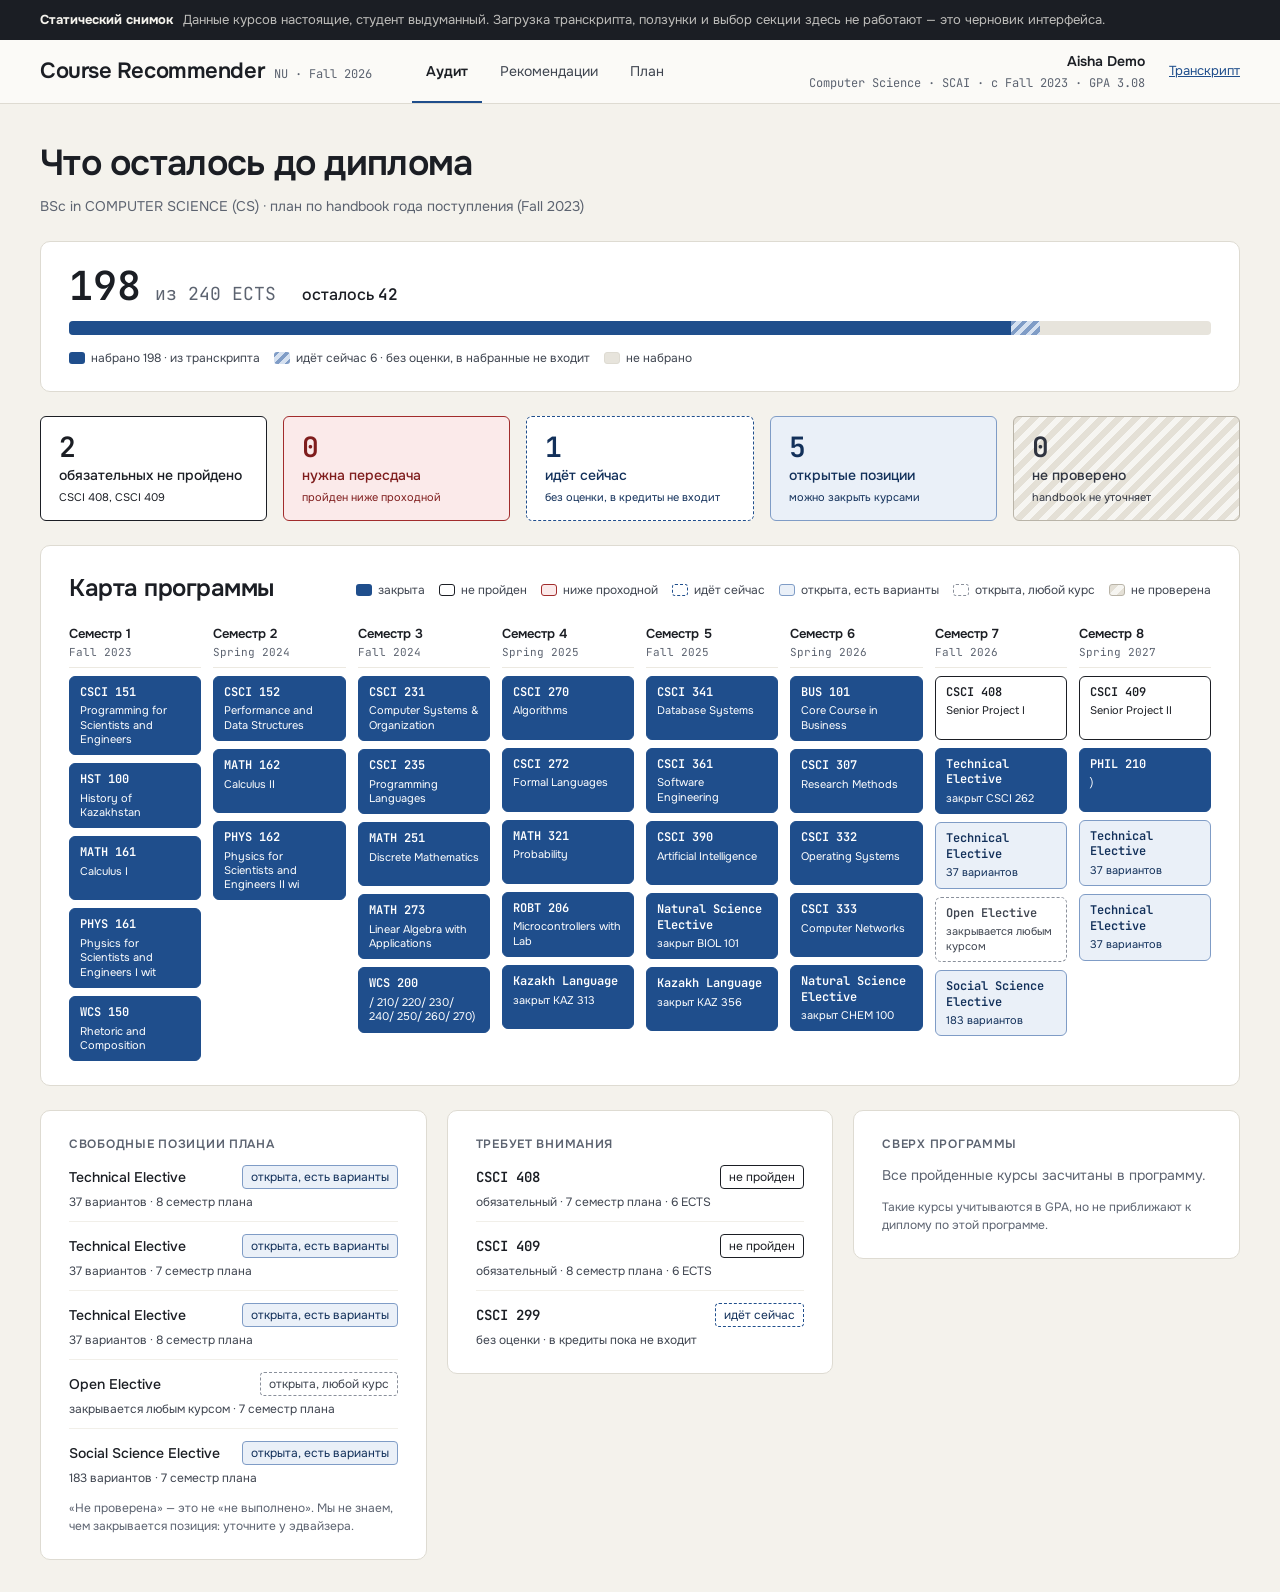
==== docs/index.html @ b6882622 "render a static snapshot for github pages" ====
<!doctype html>
<html lang="ru">
<head>
<meta charset="utf-8">
<meta name="viewport" content="width=device-width, initial-scale=1">
<title>Course Recommender NU</title>
<link rel="stylesheet" href="https://fonts.googleapis.com/css2?family=JetBrains+Mono:wght@400;500;600&family=Onest:wght@400;500;600;700&display=swap">
<link rel="stylesheet" href="app.css">
</head>
<body>
<div style="padding: 10px 40px; background: #1b1e24; color: #f4f2ec; font-size: 13px;
            font-family: 'Onest', system-ui, sans-serif; display: flex; gap: 10px;
            flex-wrap: wrap; align-items: baseline">
  <strong>Статический снимок</strong>
  <span style="opacity: .75">Данные курсов настоящие, студент выдуманный. Загрузка
  транскрипта, ползунки и выбор секции здесь не работают — это черновик интерфейса.</span>
</div>

<header class="header">
  <div class="header__left">
    <a class="brand" href="upload.html">
      <span class="brand__name">Course Recommender</span>
      <span class="brand__where">NU · Fall 2026</span>
    </a>
    
    <nav class="nav" aria-label="Разделы">
      
      <a href="index.html" aria-current="page">Аудит</a>
      
      <a href="courses.html" >Рекомендации</a>
      
      <a href="plan.html" >План</a>
      
    </nav>
    
  </div>

  <div class="header__right">
    
    <div class="student">
      <span class="student__name">Aisha Demo</span>
      <span class="student__facts">Computer Science · SCAI · с Fall 2023 · GPA 3.08</span>
    </div>
    
    <a href="upload.html" style="font-size: 13px">Транскрипт</a>
  </div>
</header>


<div class="page">

  <div class="page__head">
    <div class="stack">
      <h1>Что осталось до диплома</h1>
      <p class="muted" style="margin: 0; font-size: 14px">
        BSc in COMPUTER SCIENCE (CS) · план по handbook года поступления (Fall 2023)
      </p>
    </div>
  </div>

  <section class="card" style="display: flex; flex-direction: column; gap: 14px">
    <div style="display: flex; align-items: baseline; gap: 14px">
      <span class="stat stat--xl">198</span>
      <span class="mono muted" style="font-size: 18px">из 240 ECTS</span>
      
      <span style="font-size: 16px; font-weight: 500; margin-left: 12px">
        осталось <span class="mono" style="font-weight: 600">42</span>
      </span>
      
    </div>

    <div class="bar--stack">
      <span class="bar__earned" style="width: 82.5%"></span>
      <span class="bar__progress" style="width: 2.5%"></span>
    </div>

    <div class="legend">
      <span><span class="swatch" style="background: var(--blue)"></span>набрано 198 · из транскрипта</span>
      
      <span><span class="swatch bar__progress"></span>идёт сейчас 6 · без оценки, в набранные не входит</span>
      
      <span><span class="swatch" style="background: var(--track); border: 1px solid var(--line)"></span>не набрано</span>
    </div>
  </section>

  <div class="tiles">
    
    <div class="tile tile--missing">
      <span class="stat">2</span>
      <span style="font-size: 14px; font-weight: 500">обязательных не пройдено</span>
      <span class="tile__sub">CSCI 408, CSCI 409</span>
    </div>
    
    <div class="tile tile--retake">
      <span class="stat">0</span>
      <span style="font-size: 14px; font-weight: 500">нужна пересдача</span>
      <span class="tile__sub">пройден ниже проходной</span>
    </div>
    
    <div class="tile tile--current">
      <span class="stat">1</span>
      <span style="font-size: 14px; font-weight: 500">идёт сейчас</span>
      <span class="tile__sub">без оценки, в кредиты не входит</span>
    </div>
    
    <div class="tile tile--open">
      <span class="stat">5</span>
      <span style="font-size: 14px; font-weight: 500">открытые позиции</span>
      <span class="tile__sub">можно закрыть курсами</span>
    </div>
    
    <div class="tile tile--unverified">
      <span class="stat">0</span>
      <span style="font-size: 14px; font-weight: 500">не проверено</span>
      <span class="tile__sub">handbook не уточняет</span>
    </div>
    
  </div>

  <section class="card" style="display: flex; flex-direction: column; gap: 18px">
    <div style="display: flex; justify-content: space-between; align-items: baseline; gap: 24px">
      <h2>Карта программы</h2>
      <div class="legend">
        
        <span><span class="swatch tile--closed"></span>закрыта</span>
        
        <span><span class="swatch tile--missing"></span>не пройден</span>
        
        <span><span class="swatch tile--retake"></span>ниже проходной</span>
        
        <span><span class="swatch tile--current"></span>идёт сейчас</span>
        
        <span><span class="swatch tile--open"></span>открыта, есть варианты</span>
        
        <span><span class="swatch tile--any"></span>открыта, любой курс</span>
        
        <span><span class="swatch tile--unverified"></span>не проверена</span>
        
      </div>
    </div>

    <div class="map">
      
      <div class="map__column">
        <div class="map__head">
          <span class="map__name">Семестр 1</span>
          <span class="map__term">Fall 2023</span>
        </div>
        
        <div class="tile tile--closed">
          <span class="tile__name">CSCI 151</span>
          <span class="tile__sub">Programming for Scientists and Engineers</span>
        </div>
        
        <div class="tile tile--closed">
          <span class="tile__name">HST 100</span>
          <span class="tile__sub">History of Kazakhstan</span>
        </div>
        
        <div class="tile tile--closed">
          <span class="tile__name">MATH 161</span>
          <span class="tile__sub">Calculus I</span>
        </div>
        
        <div class="tile tile--closed">
          <span class="tile__name">PHYS 161</span>
          <span class="tile__sub">Physics for Scientists and Engineers I wit</span>
        </div>
        
        <div class="tile tile--closed">
          <span class="tile__name">WCS 150</span>
          <span class="tile__sub">Rhetoric and Composition</span>
        </div>
        
      </div>
      
      <div class="map__column">
        <div class="map__head">
          <span class="map__name">Семестр 2</span>
          <span class="map__term">Spring 2024</span>
        </div>
        
        <div class="tile tile--closed">
          <span class="tile__name">CSCI 152</span>
          <span class="tile__sub">Performance and Data Structures</span>
        </div>
        
        <div class="tile tile--closed">
          <span class="tile__name">MATH 162</span>
          <span class="tile__sub">Calculus II</span>
        </div>
        
        <div class="tile tile--closed">
          <span class="tile__name">PHYS 162</span>
          <span class="tile__sub">Physics for Scientists and Engineers II wi</span>
        </div>
        
      </div>
      
      <div class="map__column">
        <div class="map__head">
          <span class="map__name">Семестр 3</span>
          <span class="map__term">Fall 2024</span>
        </div>
        
        <div class="tile tile--closed">
          <span class="tile__name">CSCI 231</span>
          <span class="tile__sub">Computer Systems &amp; Organization</span>
        </div>
        
        <div class="tile tile--closed">
          <span class="tile__name">CSCI 235</span>
          <span class="tile__sub">Programming Languages</span>
        </div>
        
        <div class="tile tile--closed">
          <span class="tile__name">MATH 251</span>
          <span class="tile__sub">Discrete Mathematics</span>
        </div>
        
        <div class="tile tile--closed">
          <span class="tile__name">MATH 273</span>
          <span class="tile__sub">Linear Algebra with Applications</span>
        </div>
        
        <div class="tile tile--closed">
          <span class="tile__name">WCS 200</span>
          <span class="tile__sub">/ 210/ 220/ 230/ 240/ 250/ 260/ 270)</span>
        </div>
        
      </div>
      
      <div class="map__column">
        <div class="map__head">
          <span class="map__name">Семестр 4</span>
          <span class="map__term">Spring 2025</span>
        </div>
        
        <div class="tile tile--closed">
          <span class="tile__name">CSCI 270</span>
          <span class="tile__sub">Algorithms</span>
        </div>
        
        <div class="tile tile--closed">
          <span class="tile__name">CSCI 272</span>
          <span class="tile__sub">Formal Languages</span>
        </div>
        
        <div class="tile tile--closed">
          <span class="tile__name">MATH 321</span>
          <span class="tile__sub">Probability</span>
        </div>
        
        <div class="tile tile--closed">
          <span class="tile__name">ROBT 206</span>
          <span class="tile__sub">Microcontrollers with Lab</span>
        </div>
        
        <div class="tile tile--closed">
          <span class="tile__name">Kazakh Language</span>
          <span class="tile__sub">закрыт KAZ 313</span>
        </div>
        
      </div>
      
      <div class="map__column">
        <div class="map__head">
          <span class="map__name">Семестр 5</span>
          <span class="map__term">Fall 2025</span>
        </div>
        
        <div class="tile tile--closed">
          <span class="tile__name">CSCI 341</span>
          <span class="tile__sub">Database Systems</span>
        </div>
        
        <div class="tile tile--closed">
          <span class="tile__name">CSCI 361</span>
          <span class="tile__sub">Software Engineering</span>
        </div>
        
        <div class="tile tile--closed">
          <span class="tile__name">CSCI 390</span>
          <span class="tile__sub">Artificial Intelligence</span>
        </div>
        
        <div class="tile tile--closed">
          <span class="tile__name">Natural Science Elective</span>
          <span class="tile__sub">закрыт BIOL 101</span>
        </div>
        
        <div class="tile tile--closed">
          <span class="tile__name">Kazakh Language</span>
          <span class="tile__sub">закрыт KAZ 356</span>
        </div>
        
      </div>
      
      <div class="map__column">
        <div class="map__head">
          <span class="map__name">Семестр 6</span>
          <span class="map__term">Spring 2026</span>
        </div>
        
        <div class="tile tile--closed">
          <span class="tile__name">BUS 101</span>
          <span class="tile__sub">Core Course in Business</span>
        </div>
        
        <div class="tile tile--closed">
          <span class="tile__name">CSCI 307</span>
          <span class="tile__sub">Research Methods</span>
        </div>
        
        <div class="tile tile--closed">
          <span class="tile__name">CSCI 332</span>
          <span class="tile__sub">Operating Systems</span>
        </div>
        
        <div class="tile tile--closed">
          <span class="tile__name">CSCI 333</span>
          <span class="tile__sub">Computer Networks</span>
        </div>
        
        <div class="tile tile--closed">
          <span class="tile__name">Natural Science Elective</span>
          <span class="tile__sub">закрыт CHEM 100</span>
        </div>
        
      </div>
      
      <div class="map__column">
        <div class="map__head">
          <span class="map__name">Семестр 7</span>
          <span class="map__term">Fall 2026</span>
        </div>
        
        <div class="tile tile--missing">
          <span class="tile__name">CSCI 408</span>
          <span class="tile__sub">Senior Project I</span>
        </div>
        
        <div class="tile tile--closed">
          <span class="tile__name">Technical Elective</span>
          <span class="tile__sub">закрыт CSCI 262</span>
        </div>
        
        <div class="tile tile--open">
          <span class="tile__name">Technical Elective</span>
          <span class="tile__sub">37 вариантов</span>
        </div>
        
        <div class="tile tile--any">
          <span class="tile__name">Open Elective</span>
          <span class="tile__sub">закрывается любым курсом</span>
        </div>
        
        <div class="tile tile--open">
          <span class="tile__name">Social Science Elective</span>
          <span class="tile__sub">183 вариантов</span>
        </div>
        
      </div>
      
      <div class="map__column">
        <div class="map__head">
          <span class="map__name">Семестр 8</span>
          <span class="map__term">Spring 2027</span>
        </div>
        
        <div class="tile tile--missing">
          <span class="tile__name">CSCI 409</span>
          <span class="tile__sub">Senior Project II</span>
        </div>
        
        <div class="tile tile--closed">
          <span class="tile__name">PHIL 210</span>
          <span class="tile__sub">)</span>
        </div>
        
        <div class="tile tile--open">
          <span class="tile__name">Technical Elective</span>
          <span class="tile__sub">37 вариантов</span>
        </div>
        
        <div class="tile tile--open">
          <span class="tile__name">Technical Elective</span>
          <span class="tile__sub">37 вариантов</span>
        </div>
        
      </div>
      
    </div>
  </section>

  <div class="columns">

    <section class="card" style="display: flex; flex-direction: column; gap: 12px">
      <h2 class="label">Свободные позиции плана</h2>
      
      <div class="rows">
        
        <div class="row">
          <div class="row__top">
            <span style="font-size: 14px; font-weight: 500">Technical Elective</span>
            <span class="chip chip--open">открыта, есть варианты</span>
          </div>
          <span class="row__detail">37 вариантов · 8 семестр плана</span>
        </div>
        
        <div class="row">
          <div class="row__top">
            <span style="font-size: 14px; font-weight: 500">Technical Elective</span>
            <span class="chip chip--open">открыта, есть варианты</span>
          </div>
          <span class="row__detail">37 вариантов · 7 семестр плана</span>
        </div>
        
        <div class="row">
          <div class="row__top">
            <span style="font-size: 14px; font-weight: 500">Technical Elective</span>
            <span class="chip chip--open">открыта, есть варианты</span>
          </div>
          <span class="row__detail">37 вариантов · 8 семестр плана</span>
        </div>
        
        <div class="row">
          <div class="row__top">
            <span style="font-size: 14px; font-weight: 500">Open Elective</span>
            <span class="chip chip--any">открыта, любой курс</span>
          </div>
          <span class="row__detail">закрывается любым курсом · 7 семестр плана</span>
        </div>
        
        <div class="row">
          <div class="row__top">
            <span style="font-size: 14px; font-weight: 500">Social Science Elective</span>
            <span class="chip chip--open">открыта, есть варианты</span>
          </div>
          <span class="row__detail">183 вариантов · 7 семестр плана</span>
        </div>
        
      </div>
      
      <p class="muted" style="margin: 0; font-size: 12px">
        «Не проверена» — это не «не выполнено». Мы не знаем, чем закрывается позиция: уточните у эдвайзера.
      </p>
    </section>

    <section class="card" style="display: flex; flex-direction: column; gap: 12px">
      <h2 class="label">Требует внимания</h2>
      
      <div class="rows">
        
        <div class="row">
          <div class="row__top">
            <span class="mono" style="font-size: 14px; font-weight: 600">CSCI 408</span>
            <span class="chip chip--missing">
              не пройден
            </span>
          </div>
          <span class="row__detail">обязательный · 7 семестр плана · 6 ECTS</span>
        </div>
        
        <div class="row">
          <div class="row__top">
            <span class="mono" style="font-size: 14px; font-weight: 600">CSCI 409</span>
            <span class="chip chip--missing">
              не пройден
            </span>
          </div>
          <span class="row__detail">обязательный · 8 семестр плана · 6 ECTS</span>
        </div>
        
        <div class="row">
          <div class="row__top">
            <span class="mono" style="font-size: 14px; font-weight: 600">CSCI 299</span>
            <span class="chip chip--current">
              идёт сейчас
            </span>
          </div>
          <span class="row__detail">без оценки · в кредиты пока не входит</span>
        </div>
        
      </div>
      
    </section>

    <section class="card" style="display: flex; flex-direction: column; gap: 12px">
      <h2 class="label">Сверх программы</h2>
      
      <p class="muted" style="margin: 0; font-size: 14px">Все пройденные курсы засчитаны в программу.</p>
      
      <p class="muted" style="margin: 0; font-size: 12px">
        Такие курсы учитываются в GPA, но не приближают к диплому по этой программе.
      </p>
    </section>

  </div>
</div>


</body>
</html>
---- docs/app.css ----
/* Дизайн-система.

   Три визуальных регистра, и это главное правило интерфейса: сплошная
   плашка — факт из данных, пунктирная синяя — оценка модели, штриховка
   с курсивом — данных нет. Ноль и среднее вместо неизвестного не
   подставляются нигде, и видно это должно быть без чтения подписи. */

:root {
  --paper: #f4f2ec;
  --surface: #ffffff;
  --raised: #fbfaf7;

  --line: #dedbd2;
  --line-soft: #ece9e1;
  --line-softer: #f1efe9;
  --track: #e7e4dc;

  --ink: #1b1e24;
  --ink-2: #3f4550;
  --ink-3: #5c6370;

  --blue: #1f4e8c;
  --blue-hover: #163a6a;
  --blue-ink: #12305a;
  --blue-bg: #f3f6fb;
  --blue-line: #c9d6ea;

  --red: #a12c2c;
  --red-ink: #7f1d1d;
  --red-bg: #fbeaea;
  --red-line: #e3a5a5;

  --amber-ink: #8a3b06;
  --amber-bg: #fdf1e4;
  --amber-line: #ebc199;

  --radius: 10px;
  --radius-sm: 8px;
  --radius-xs: 6px;

  --ui: "Onest", system-ui, -apple-system, sans-serif;
  --mono: "JetBrains Mono", ui-monospace, "SF Mono", monospace;

  /* Штриховка «данных нет» — один узор на весь интерфейс. */
  --hatch: repeating-linear-gradient(135deg, #e9e6de 0 6px, #f6f5f1 6px 12px);
}

* { box-sizing: border-box; }

body {
  margin: 0;
  background: var(--paper);
  color: var(--ink);
  font-family: var(--ui);
  font-size: 15px;
  line-height: 1.5;
}

a { color: var(--blue); }
a:hover { color: var(--blue-hover); }

h1, h2, h3 { letter-spacing: -0.02em; font-weight: 600; margin: 0; }
h1 { font-size: 36px; }
h2 { font-size: 24px; }
h3 { font-size: 26px; line-height: 1.2; }

.mono { font-family: var(--mono); }
.muted { color: var(--ink-3); }
.dim { color: var(--ink-2); }

/* Мелкий заголовок раздела: капс, разрядка, приглушённый. */
.label {
  font-size: 12px;
  letter-spacing: 0.06em;
  text-transform: uppercase;
  color: var(--ink-3);
  font-weight: 600;
}

/* --- шапка --- */

.header {
  height: 64px;
  display: flex;
  align-items: center;
  justify-content: space-between;
  gap: 40px;
  padding: 0 40px;
  background: var(--raised);
  border-bottom: 1px solid var(--line);
}

.header__left { display: flex; align-items: center; gap: 40px; }
.brand { display: flex; align-items: baseline; gap: 10px; text-decoration: none; color: inherit; }
.brand__name { font-size: 22px; font-weight: 600; letter-spacing: -0.02em; }
.brand__where { font-family: var(--mono); font-size: 12px; color: var(--ink-3); }

.nav { display: flex; gap: 4px; }
.nav a {
  padding: 21px 14px;
  font-size: 14px;
  color: var(--ink-2);
  text-decoration: none;
}
.nav a[aria-current="page"] {
  padding-bottom: 19px;
  font-weight: 600;
  color: var(--ink);
  border-bottom: 2px solid var(--blue);
}

.header__right { display: flex; align-items: center; gap: 24px; }
.student { display: flex; flex-direction: column; align-items: flex-end; gap: 2px; }
.student__name { font-size: 14px; font-weight: 600; }
.student__facts { font-family: var(--mono); font-size: 12px; color: var(--ink-3); }

/* --- раскладка --- */

.page { padding: 32px 40px; display: flex; flex-direction: column; gap: 24px; }
.page--center { min-height: calc(100vh - 64px); display: flex; align-items: center; justify-content: center; padding: 40px; }
.page__head { display: flex; justify-content: space-between; align-items: flex-end; gap: 32px; }
.stack { display: flex; flex-direction: column; gap: 6px; }

.card {
  background: var(--surface);
  border: 1px solid var(--line);
  border-radius: var(--radius);
  padding: 24px 28px;
}
.card--quiet { background: var(--raised); }
.card--narrow { width: 680px; max-width: 100%; padding: 40px 44px; }

/* --- кнопки и поля --- */

.button {
  display: inline-flex;
  align-items: center;
  justify-content: center;
  min-height: 44px;
  padding: 0 18px;
  border: 1px solid var(--line);
  border-radius: var(--radius-sm);
  background: var(--surface);
  color: var(--ink);
  font: inherit;
  font-size: 14px;
  text-decoration: none;
  cursor: pointer;
}
.button:hover { background: var(--raised); }
.button--primary { background: var(--blue); border-color: var(--blue); color: #fff; font-weight: 600; }
.button--primary:hover { background: var(--blue-hover); color: #fff; }
.button--dark { background: var(--ink); border-color: var(--ink); color: #fff; font-weight: 600; }
.button--dark:hover { background: #000; color: #fff; }

.visually-hidden {
  position: absolute;
  width: 1px;
  height: 1px;
  padding: 0;
  overflow: hidden;
  clip: rect(0 0 0 0);
  white-space: nowrap;
  border: 0;
}

/* --- три регистра: факт, оценка, нет данных --- */

.pill {
  display: inline-flex;
  align-items: center;
  gap: 6px;
  padding: 3px 10px;
  border-radius: 999px;
  font-family: var(--mono);
  font-size: 13px;
  font-weight: 600;
}
/* Факт из данных: сплошная граница. */
.pill--fact { border: 1px solid var(--line); background: var(--surface); }
/* Оценка модели: пунктир, синий. Не персональный прогноз. */
.pill--estimate {
  border: 1px dashed var(--blue);
  background: var(--blue-bg);
  color: var(--blue);
  font-weight: 500;
}

/* Данных нет. Ноль или среднее не подставлены. */
.missing {
  padding: 8px 10px;
  border: 1px solid #c9c4b8;
  border-radius: var(--radius-xs);
  background: var(--hatch);
  color: var(--ink-2);
  font-size: 13px;
  font-style: italic;
}
.missing--inline { display: inline-block; padding: 3px 10px; border-radius: 999px; }

/* --- числа и полосы --- */

.stat { font-family: var(--mono); font-weight: 600; line-height: 1; }
.stat--xl { font-size: 40px; }
.stat--l { font-size: 34px; }
.stat--m { font-size: 28px; }

.bar { height: 6px; background: var(--track); border-radius: 3px; overflow: hidden; }
.bar__fill { height: 100%; background: var(--blue); border-radius: 3px; }
.bar--tall { height: 14px; border-radius: 4px; }

/* --- заметки и предупреждения --- */

.notice {
  padding: 12px 16px;
  border: 1px solid var(--line);
  border-radius: var(--radius-sm);
  background: var(--raised);
  font-size: 13px;
  color: var(--ink-2);
}
.notice--blue { background: var(--blue-bg); border-color: var(--blue-line); color: var(--blue-ink); }

.badge {
  display: inline-flex;
  align-items: center;
  gap: 8px;
  padding: 5px 10px;
  border-radius: var(--radius-xs);
  font-size: 13px;
  font-weight: 500;
}
.badge--warn { background: var(--amber-bg); color: var(--amber-ink); border: 1px solid var(--amber-line); }
.badge--error { background: var(--red-bg); color: var(--red-ink); border: 1px solid var(--red-line); }

/* --- загрузка транскрипта --- */

.dropzone {
  display: flex;
  flex-direction: column;
  align-items: center;
  gap: 8px;
  padding: 28px;
  border: 1.5px dashed #9db5d6;
  border-radius: var(--radius);
  background: var(--blue-bg);
  text-align: center;
}
.dropzone__hint { font-size: 14px; color: var(--blue-ink); }

.figures {
  display: grid;
  grid-template-columns: repeat(3, minmax(0, 1fr));
  border: 1px solid var(--line-soft);
  border-radius: var(--radius-sm);
}
.figures > div {
  padding: 14px 16px;
  display: flex;
  flex-direction: column;
  gap: 4px;
  border-right: 1px solid var(--line-soft);
}
.figures > div:last-child { border-right: 0; }
.figures dt { font-size: 12px; color: var(--ink-3); margin: 0; }
.figures dd { margin: 0; font-family: var(--mono); font-size: 22px; font-weight: 600; }
.figures dd.is-problem { color: var(--red); }

.avatar {
  display: inline-flex;
  align-items: center;
  justify-content: center;
  width: 40px;
  height: 40px;
  border-radius: 50%;
  background: var(--red-bg);
  color: var(--red);
  flex-shrink: 0;
}

/* --- состояния позиции программы ---

   Семь состояний, и каждое должно читаться без легенды: закрытая позиция
   залита, непройденная обведена жирно, «не проверена» заштрихована — это
   не «не выполнено», а «мы не знаем». */

.tile {
  min-height: 64px;
  padding: 8px 10px;
  border-radius: var(--radius-xs);
  display: flex;
  flex-direction: column;
  gap: 3px;
  background: var(--surface);
  border: 1px solid var(--line);
}
.tile__name { font-family: var(--mono); font-size: 12px; font-weight: 600; line-height: 1.3; }
.tile__sub { font-size: 11px; line-height: 1.3; }

.tile--closed { background: var(--blue); border-color: var(--blue); color: #fff; }
.tile--missing { border: 1.5px solid var(--ink); }
.tile--retake { background: var(--red-bg); border: 1.5px solid var(--red); color: var(--red-ink); }
.tile--current { border: 1.5px dashed var(--blue); color: var(--blue-ink); }
.tile--open { background: #eaf0f8; border: 1px solid #7f9cc6; color: var(--blue-ink); }
.tile--any { border: 1.5px dashed #8a909b; color: var(--ink-2); }
.tile--unverified {
  background: repeating-linear-gradient(135deg, #e4e0d6 0 6px, #f6f5f1 6px 12px);
  border: 1px solid #b9b4a8;
  color: #2f3440;
}

/* Значок того же состояния — в строках и заголовках. */
.chip {
  flex-shrink: 0;
  padding: 2px 8px;
  border-radius: 4px;
  font-size: 12px;
  border: 1px solid var(--line);
  background: var(--surface);
}
.chip--closed { background: var(--blue); border-color: var(--blue); color: #fff; }
.chip--missing { border: 1.5px solid var(--ink); }
.chip--retake { background: var(--red-bg); border: 1px solid var(--red-line); color: var(--red-ink); }
.chip--current { border: 1.5px dashed var(--blue); color: var(--blue-ink); }
.chip--open { background: #eaf0f8; border: 1px solid #7f9cc6; color: var(--blue-ink); }
.chip--any { border: 1.5px dashed #8a909b; color: var(--ink-2); }
.chip--unverified {
  background: repeating-linear-gradient(135deg, #e4e0d6 0 6px, #f6f5f1 6px 12px);
  border: 1px solid #b9b4a8;
  color: #2f3440;
}

.swatch { width: 16px; height: 12px; border-radius: 3px; flex-shrink: 0; }

/* --- карта программы --- */

.map { display: grid; grid-template-columns: repeat(8, minmax(0, 1fr)); gap: 12px; }
.map__column { display: flex; flex-direction: column; gap: 8px; }
.map__head {
  display: flex;
  flex-direction: column;
  gap: 1px;
  padding-bottom: 6px;
  border-bottom: 1px solid var(--line-soft);
}
.map__name { font-size: 13px; font-weight: 600; }
.map__term { font-family: var(--mono); font-size: 11px; color: var(--ink-3); }

.legend { display: flex; flex-wrap: wrap; gap: 14px; font-size: 12px; color: var(--ink-2); }
.legend span { display: inline-flex; align-items: center; gap: 6px; }

/* --- плитки состояния и колонки --- */

.tiles { display: grid; grid-template-columns: repeat(5, minmax(0, 1fr)); gap: 16px; }
.tiles .tile { min-height: 0; padding: 16px 18px; gap: 4px; }
.tiles .tile .stat { font-size: 28px; }

.columns { display: grid; grid-template-columns: repeat(3, minmax(0, 1fr)); gap: 20px; align-items: start; }

.rows { display: flex; flex-direction: column; gap: 12px; }
.row {
  display: flex;
  flex-direction: column;
  gap: 4px;
  padding-bottom: 10px;
  border-bottom: 1px solid var(--line-softer);
}
.row:last-child { border-bottom: 0; padding-bottom: 0; }
.row__top { display: flex; justify-content: space-between; align-items: center; gap: 10px; }
.row__detail { font-size: 12px; color: var(--ink-2); }

/* --- полоса кредитов --- */

.bar--stack { display: flex; height: 14px; border-radius: 4px; overflow: hidden; background: var(--track); }
.bar--stack span { display: block; height: 100%; }
.bar__earned { background: var(--blue); }
.bar__progress { background: repeating-linear-gradient(135deg, #7f9cc6 0 4px, #d6e1f0 4px 8px); }

/* --- страница рекомендаций --- */

.layout { display: flex; gap: 32px; align-items: flex-start; }
.sidebar { width: 300px; flex-shrink: 0; display: flex; flex-direction: column; gap: 20px; }
.sidebar .card { padding: 20px; }
.main { flex-grow: 1; min-width: 0; display: flex; flex-direction: column; gap: 20px; }

.control { display: flex; flex-direction: column; gap: 6px; }
.control__top { display: flex; justify-content: space-between; align-items: baseline; }
.control label { font-size: 14px; font-weight: 500; }
.control input[type="range"] { width: 100%; accent-color: var(--blue); }
.control__hint { font-size: 12px; color: var(--ink-3); }

.field { display: flex; flex-direction: column; gap: 6px; }
.field select {
  min-height: 40px;
  font: inherit;
  font-size: 14px;
  border: 1px solid var(--line);
  border-radius: var(--radius-sm);
  padding: 0 10px;
  background: var(--surface);
  color: var(--ink);
}
.check { display: flex; gap: 10px; align-items: center; min-height: 32px; font-size: 14px; }
.check input { width: 18px; height: 18px; accent-color: var(--blue); margin: 0; }

/* --- карточка курса --- */

.course { display: flex; flex-direction: column; gap: 18px; }
.course__head { display: flex; justify-content: space-between; gap: 24px; align-items: flex-start; }
.course__meta {
  display: flex;
  gap: 10px;
  align-items: center;
  font-family: var(--mono);
  font-size: 13px;
  color: var(--ink-3);
}
.course__rank { color: var(--ink); font-weight: 600; }
.course__why { margin: 2px 0 0; font-size: 16px; font-weight: 500; color: var(--blue); }
.course__score { flex-shrink: 0; display: flex; flex-direction: column; align-items: flex-end; gap: 4px; }
.course__score .stat { font-size: 36px; }

.components { display: grid; grid-template-columns: repeat(4, minmax(0, 1fr)); gap: 20px; }
.component { display: flex; flex-direction: column; gap: 6px; }
.component__top { display: flex; justify-content: space-between; font-size: 12px; color: var(--ink-3); }
.component--muted .bar__fill { background: var(--ink-3); }
.bar--hatch { background: repeating-linear-gradient(135deg, #d8d4c9 0 4px, #f1efe9 4px 8px); }

.evidence {
  display: grid;
  grid-template-columns: repeat(3, minmax(0, 1fr));
  border-top: 1px solid var(--line-soft);
  padding-top: 18px;
}
.evidence > div { display: flex; flex-direction: column; gap: 12px; padding: 0 24px; }
.evidence > div:first-child { padding-left: 0; border-right: 1px solid var(--line-soft); }
.evidence > div:nth-child(2) { border-right: 1px solid var(--line-soft); }
.evidence > div:last-child { padding-right: 0; }

.spectrum { display: flex; height: 10px; border-radius: 3px; overflow: hidden; }
.spectrum span { display: block; height: 100%; }
.spectrum__a { background: var(--blue); }
.spectrum__b { background: #5b82b8; }
.spectrum__c { background: #afc3de; }
.spectrum__bad { background: #c2410c; }

.course__foot {
  display: flex;
  justify-content: space-between;
  align-items: center;
  gap: 16px;
  border-top: 1px solid var(--line-soft);
  padding-top: 16px;
  font-size: 14px;
}
.tags { display: flex; flex-wrap: wrap; gap: 8px; }

/* --- недельная сетка --- */

.week { display: grid; grid-template-columns: 56px repeat(5, minmax(0, 1fr)); }
.week__day { padding: 0 0 8px 8px; font-size: 13px; font-weight: 600; color: var(--ink-2); }
.week__hours { position: relative; }
.week__hour {
  position: absolute;
  right: 8px;
  font-family: var(--mono);
  font-size: 11px;
  color: var(--ink-3);
}
.week__column {
  position: relative;
  border-left: 1px solid var(--track);
  background: repeating-linear-gradient(to bottom, var(--line-soft) 0 1px, transparent 1px 56px);
}

.class {
  position: absolute;
  left: 6px;
  right: 6px;
  padding: 7px 10px;
  border-radius: var(--radius-xs);
  display: flex;
  flex-direction: column;
  gap: 1px;
  overflow: hidden;
  background: var(--blue);
  border: 1px solid var(--blue);
  color: #fff;
}
.class--other {
  background: transparent;
  border: 1.5px dashed #c27a3a;
  color: #8a4a12;
}
.class__code { font-family: var(--mono); font-size: 13px; font-weight: 600; }
.class__time { font-size: 12px; }
.class__note { font-size: 11px; opacity: 0.9; }

.offline {
  display: flex;
  align-items: center;
  gap: 12px;
  padding: 10px 12px;
  border: 1px dashed #9db5d6;
  border-radius: var(--radius-sm);
  background: var(--blue-bg);
  font-size: 13px;
}

/* --- сводка плана --- */

.segments { display: grid; gap: 3px; height: 8px; }
.segments span { background: var(--blue); border-radius: 2px; }

.plan__items { display: flex; flex-direction: column; }
.plan__item {
  padding: 14px 20px;
  border-bottom: 1px solid var(--line-soft);
  display: flex;
  flex-direction: column;
  gap: 4px;
}
.plan__item:last-child { border-bottom: 0; }
.plan__top { display: flex; justify-content: space-between; align-items: baseline; gap: 12px; }

.checks { display: flex; flex-wrap: wrap; gap: 8px; }
.check-pill {
  display: inline-flex;
  align-items: center;
  gap: 6px;
  padding: 4px 10px;
  border: 1px solid var(--line);
  border-radius: 999px;
  background: var(--surface);
  font-size: 13px;
}

/* --- статистика курса по секциям --- */

.sections { display: flex; flex-direction: column; gap: 6px; }
.sections__head,
.sections__row {
  display: grid;
  grid-template-columns: 70px minmax(0, 1fr) 52px 60px;
  gap: 12px;
  align-items: center;
}
.sections__head {
  padding-bottom: 6px;
  border-bottom: 1px solid var(--line-soft);
  font-size: 11px;
  letter-spacing: 0.06em;
  text-transform: uppercase;
  color: var(--ink-3);
  font-weight: 600;
}
.sections__row { padding: 12px 0; border-bottom: 1px solid var(--line-softer); }
.sections__row--thin { opacity: 0.6; }

.scale { flex-grow: 1; height: 8px; background: #efece5; border-radius: 3px; position: relative; }
.scale__fill { height: 100%; background: var(--blue); border-radius: 3px; }
.scale__marker {
  position: absolute;
  top: -3px;
  width: 2px;
  height: 14px;
  background: var(--ink);
}
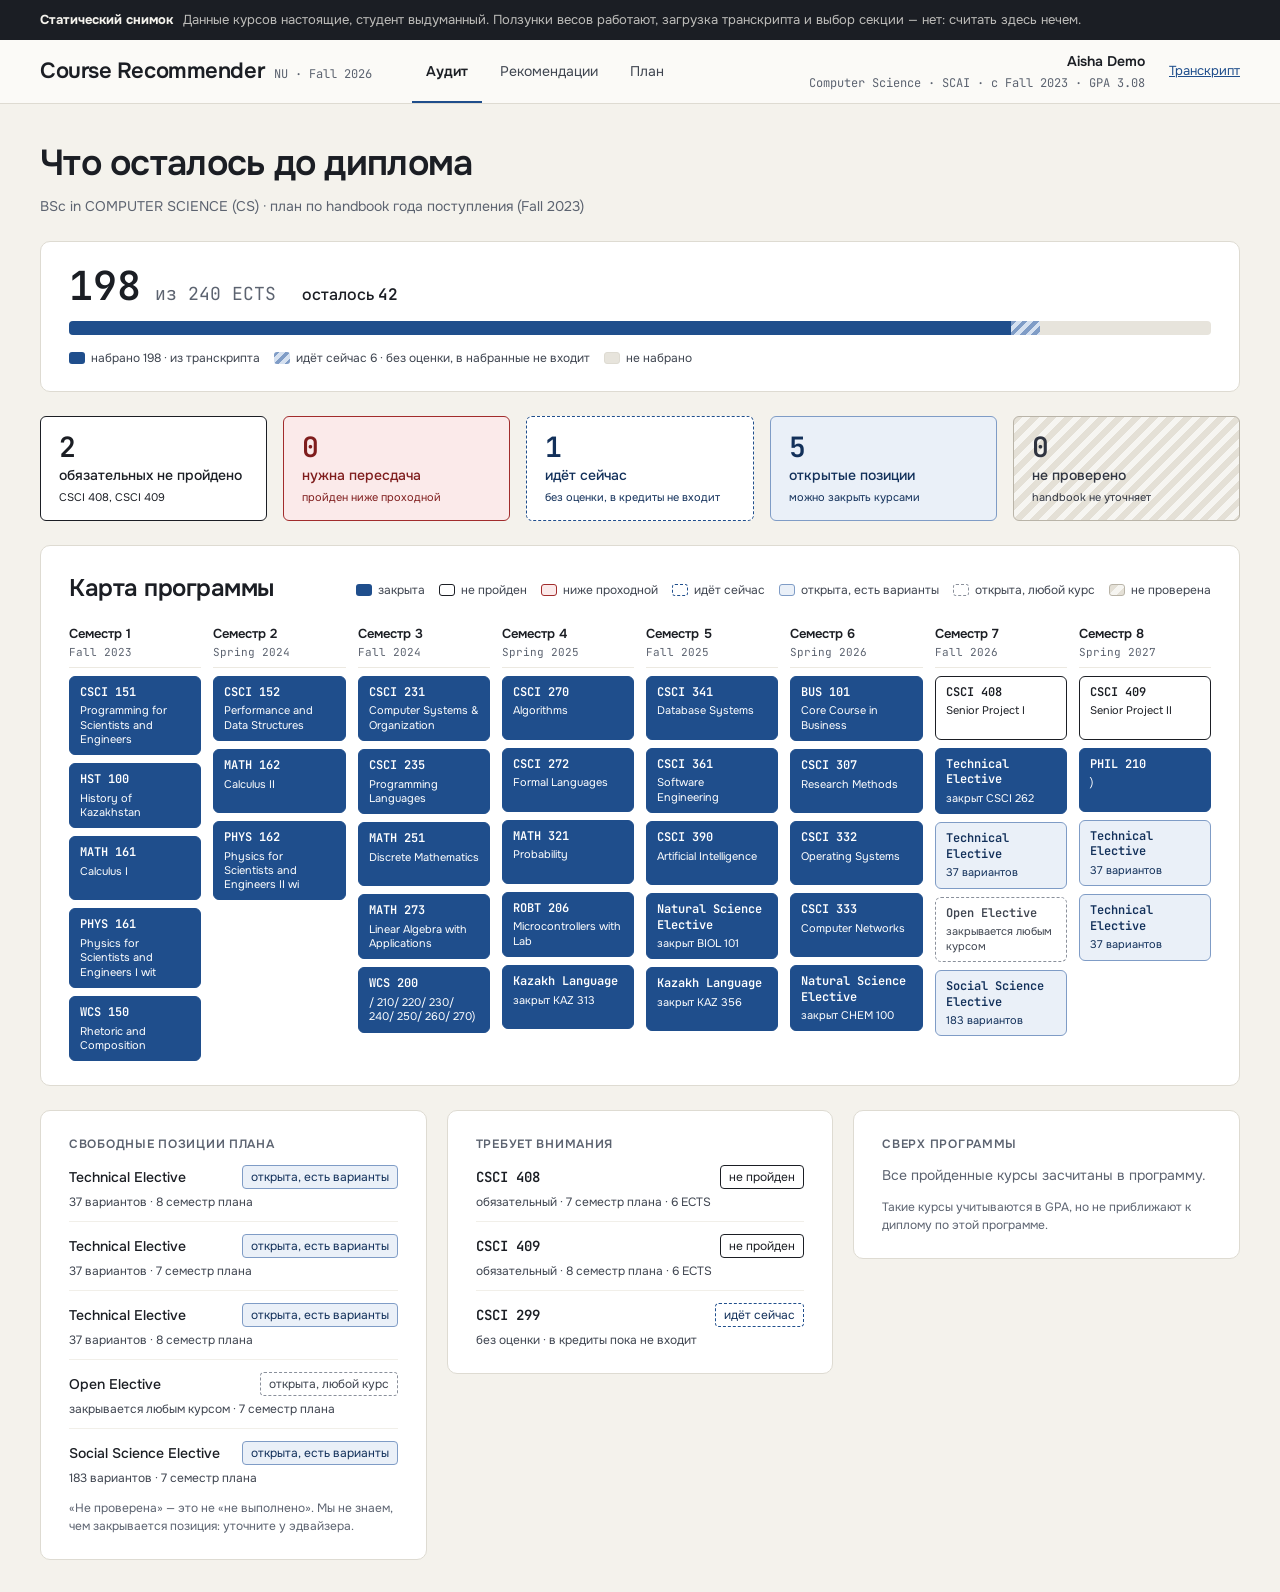
==== commit 9138ae98: "recompute the score in the browser" ====
--- a/docs/index.html
+++ b/docs/index.html
@@ -12,8 +12,8 @@
             font-family: 'Onest', system-ui, sans-serif; display: flex; gap: 10px;
             flex-wrap: wrap; align-items: baseline">
   <strong>Статический снимок</strong>
-  <span style="opacity: .75">Данные курсов настоящие, студент выдуманный. Загрузка
-  транскрипта, ползунки и выбор секции здесь не работают — это черновик интерфейса.</span>
+  <span style="opacity: .75">Данные курсов настоящие, студент выдуманный. Ползунки весов
+  работают, загрузка транскрипта и выбор секции — нет: считать здесь нечем.</span>
 </div>
 
 <header class="header">
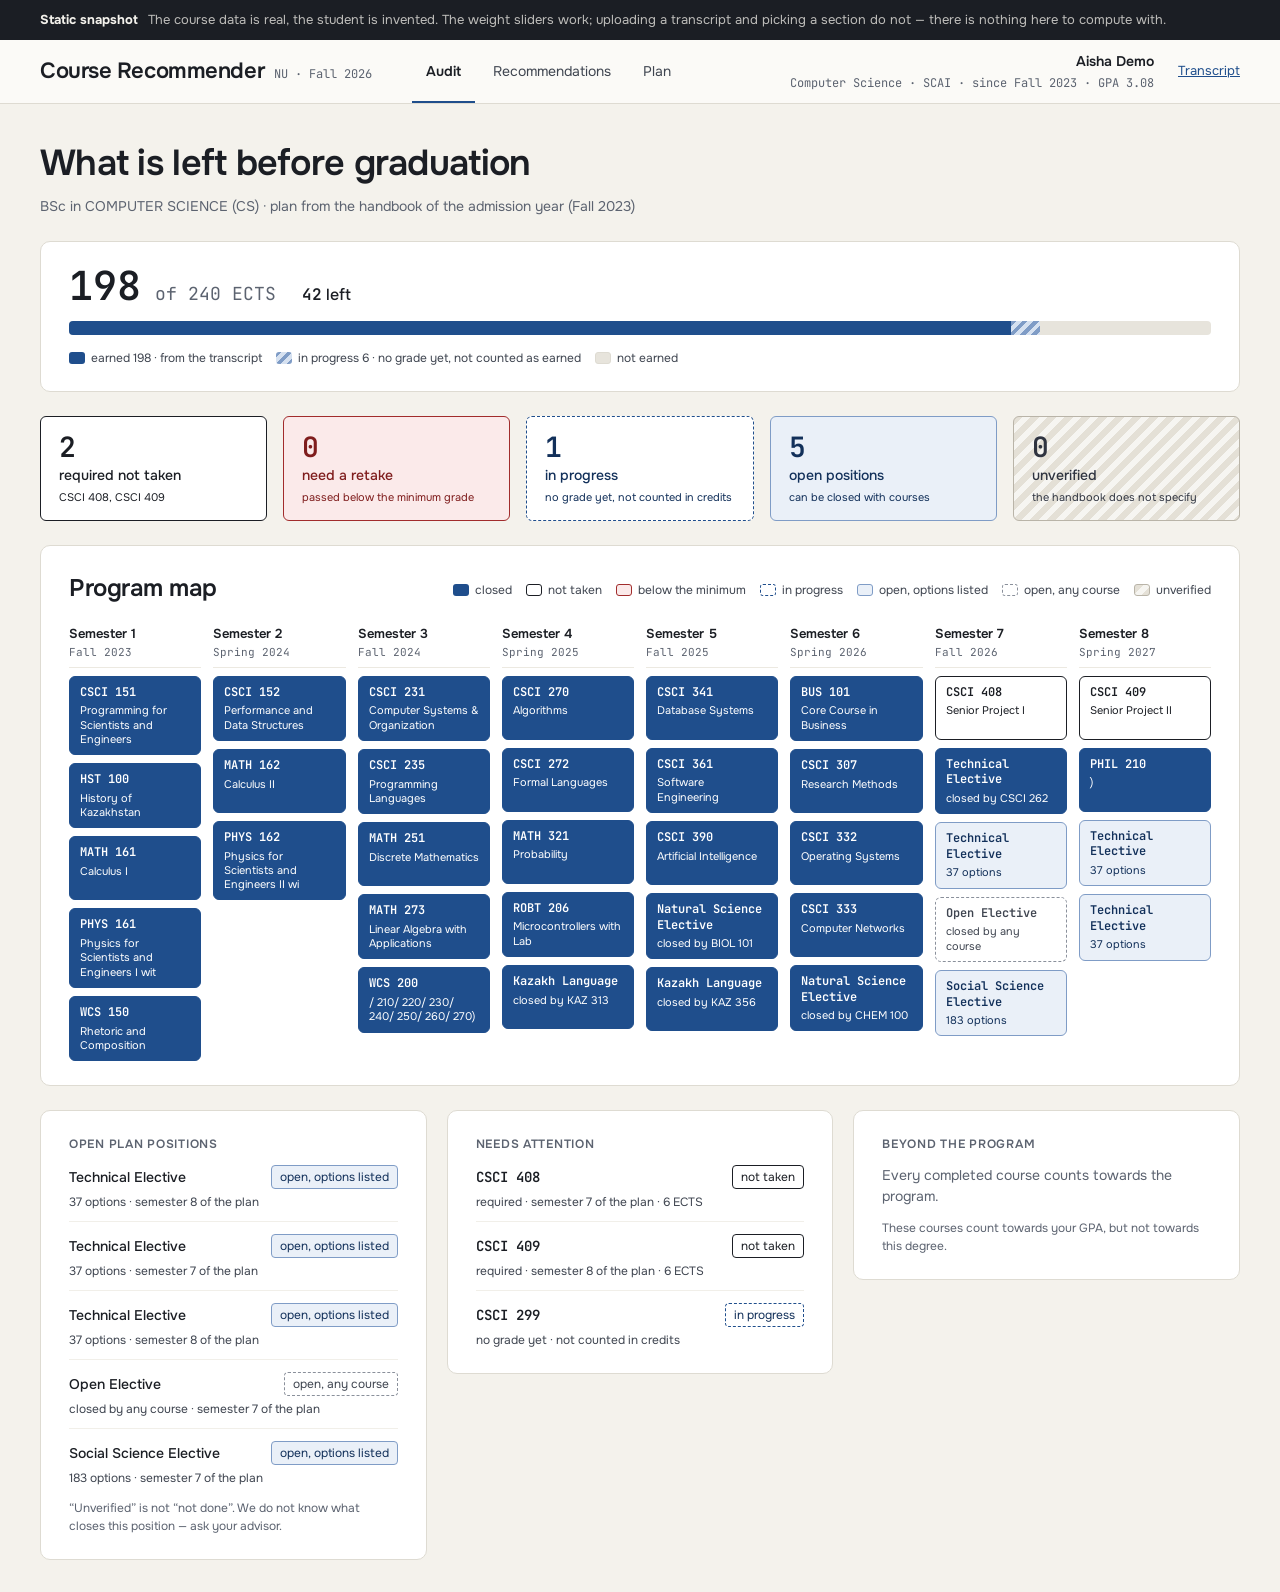
==== commit 943ef04d: "translate the interface into english" ====
--- a/docs/index.html
+++ b/docs/index.html
@@ -1,5 +1,5 @@
 <!doctype html>
-<html lang="ru">
+<html lang="en">
 <head>
 <meta charset="utf-8">
 <meta name="viewport" content="width=device-width, initial-scale=1">
@@ -11,9 +11,10 @@
 <div style="padding: 10px 40px; background: #1b1e24; color: #f4f2ec; font-size: 13px;
             font-family: 'Onest', system-ui, sans-serif; display: flex; gap: 10px;
             flex-wrap: wrap; align-items: baseline">
-  <strong>Статический снимок</strong>
-  <span style="opacity: .75">Данные курсов настоящие, студент выдуманный. Ползунки весов
-  работают, загрузка транскрипта и выбор секции — нет: считать здесь нечем.</span>
+  <strong>Static snapshot</strong>
+  <span style="opacity: .75">The course data is real, the student is invented. The weight
+  sliders work; uploading a transcript and picking a section do not — there is nothing here
+  to compute with.</span>
 </div>
 
 <header class="header">
@@ -23,13 +24,13 @@
       <span class="brand__where">NU · Fall 2026</span>
     </a>
     
-    <nav class="nav" aria-label="Разделы">
-      
-      <a href="index.html" aria-current="page">Аудит</a>
-      
-      <a href="courses.html" >Рекомендации</a>
-      
-      <a href="plan.html" >План</a>
+    <nav class="nav" aria-label="Sections">
+      
+      <a href="index.html" aria-current="page">Audit</a>
+      
+      <a href="courses.html" >Recommendations</a>
+      
+      <a href="plan.html" >Plan</a>
       
     </nav>
     
@@ -39,10 +40,10 @@
     
     <div class="student">
       <span class="student__name">Aisha Demo</span>
-      <span class="student__facts">Computer Science · SCAI · с Fall 2023 · GPA 3.08</span>
-    </div>
-    
-    <a href="upload.html" style="font-size: 13px">Транскрипт</a>
+      <span class="student__facts">Computer Science · SCAI · since Fall 2023 · GPA 3.08</span>
+    </div>
+    
+    <a href="upload.html" style="font-size: 13px">Transcript</a>
   </div>
 </header>
 
@@ -51,9 +52,9 @@
 
   <div class="page__head">
     <div class="stack">
-      <h1>Что осталось до диплома</h1>
+      <h1>What is left before graduation</h1>
       <p class="muted" style="margin: 0; font-size: 14px">
-        BSc in COMPUTER SCIENCE (CS) · план по handbook года поступления (Fall 2023)
+        BSc in COMPUTER SCIENCE (CS) · plan from the handbook of the admission year (Fall 2023)
       </p>
     </div>
   </div>
@@ -61,10 +62,10 @@
   <section class="card" style="display: flex; flex-direction: column; gap: 14px">
     <div style="display: flex; align-items: baseline; gap: 14px">
       <span class="stat stat--xl">198</span>
-      <span class="mono muted" style="font-size: 18px">из 240 ECTS</span>
+      <span class="mono muted" style="font-size: 18px">of 240 ECTS</span>
       
       <span style="font-size: 16px; font-weight: 500; margin-left: 12px">
-        осталось <span class="mono" style="font-weight: 600">42</span>
+        <span class="mono" style="font-weight: 600">42</span> left
       </span>
       
     </div>
@@ -75,11 +76,11 @@
     </div>
 
     <div class="legend">
-      <span><span class="swatch" style="background: var(--blue)"></span>набрано 198 · из транскрипта</span>
-      
-      <span><span class="swatch bar__progress"></span>идёт сейчас 6 · без оценки, в набранные не входит</span>
-      
-      <span><span class="swatch" style="background: var(--track); border: 1px solid var(--line)"></span>не набрано</span>
+      <span><span class="swatch" style="background: var(--blue)"></span>earned 198 · from the transcript</span>
+      
+      <span><span class="swatch bar__progress"></span>in progress 6 · no grade yet, not counted as earned</span>
+      
+      <span><span class="swatch" style="background: var(--track); border: 1px solid var(--line)"></span>not earned</span>
     </div>
   </section>
 
@@ -87,54 +88,54 @@
     
     <div class="tile tile--missing">
       <span class="stat">2</span>
-      <span style="font-size: 14px; font-weight: 500">обязательных не пройдено</span>
+      <span style="font-size: 14px; font-weight: 500">required not taken</span>
       <span class="tile__sub">CSCI 408, CSCI 409</span>
     </div>
     
     <div class="tile tile--retake">
       <span class="stat">0</span>
-      <span style="font-size: 14px; font-weight: 500">нужна пересдача</span>
-      <span class="tile__sub">пройден ниже проходной</span>
+      <span style="font-size: 14px; font-weight: 500">need a retake</span>
+      <span class="tile__sub">passed below the minimum grade</span>
     </div>
     
     <div class="tile tile--current">
       <span class="stat">1</span>
-      <span style="font-size: 14px; font-weight: 500">идёт сейчас</span>
-      <span class="tile__sub">без оценки, в кредиты не входит</span>
+      <span style="font-size: 14px; font-weight: 500">in progress</span>
+      <span class="tile__sub">no grade yet, not counted in credits</span>
     </div>
     
     <div class="tile tile--open">
       <span class="stat">5</span>
-      <span style="font-size: 14px; font-weight: 500">открытые позиции</span>
-      <span class="tile__sub">можно закрыть курсами</span>
+      <span style="font-size: 14px; font-weight: 500">open positions</span>
+      <span class="tile__sub">can be closed with courses</span>
     </div>
     
     <div class="tile tile--unverified">
       <span class="stat">0</span>
-      <span style="font-size: 14px; font-weight: 500">не проверено</span>
-      <span class="tile__sub">handbook не уточняет</span>
+      <span style="font-size: 14px; font-weight: 500">unverified</span>
+      <span class="tile__sub">the handbook does not specify</span>
     </div>
     
   </div>
 
   <section class="card" style="display: flex; flex-direction: column; gap: 18px">
     <div style="display: flex; justify-content: space-between; align-items: baseline; gap: 24px">
-      <h2>Карта программы</h2>
+      <h2>Program map</h2>
       <div class="legend">
         
-        <span><span class="swatch tile--closed"></span>закрыта</span>
-        
-        <span><span class="swatch tile--missing"></span>не пройден</span>
-        
-        <span><span class="swatch tile--retake"></span>ниже проходной</span>
-        
-        <span><span class="swatch tile--current"></span>идёт сейчас</span>
-        
-        <span><span class="swatch tile--open"></span>открыта, есть варианты</span>
-        
-        <span><span class="swatch tile--any"></span>открыта, любой курс</span>
-        
-        <span><span class="swatch tile--unverified"></span>не проверена</span>
+        <span><span class="swatch tile--closed"></span>closed</span>
+        
+        <span><span class="swatch tile--missing"></span>not taken</span>
+        
+        <span><span class="swatch tile--retake"></span>below the minimum</span>
+        
+        <span><span class="swatch tile--current"></span>in progress</span>
+        
+        <span><span class="swatch tile--open"></span>open, options listed</span>
+        
+        <span><span class="swatch tile--any"></span>open, any course</span>
+        
+        <span><span class="swatch tile--unverified"></span>unverified</span>
         
       </div>
     </div>
@@ -143,7 +144,7 @@
       
       <div class="map__column">
         <div class="map__head">
-          <span class="map__name">Семестр 1</span>
+          <span class="map__name">Semester 1</span>
           <span class="map__term">Fall 2023</span>
         </div>
         
@@ -176,7 +177,7 @@
       
       <div class="map__column">
         <div class="map__head">
-          <span class="map__name">Семестр 2</span>
+          <span class="map__name">Semester 2</span>
           <span class="map__term">Spring 2024</span>
         </div>
         
@@ -199,7 +200,7 @@
       
       <div class="map__column">
         <div class="map__head">
-          <span class="map__name">Семестр 3</span>
+          <span class="map__name">Semester 3</span>
           <span class="map__term">Fall 2024</span>
         </div>
         
@@ -232,7 +233,7 @@
       
       <div class="map__column">
         <div class="map__head">
-          <span class="map__name">Семестр 4</span>
+          <span class="map__name">Semester 4</span>
           <span class="map__term">Spring 2025</span>
         </div>
         
@@ -258,14 +259,14 @@
         
         <div class="tile tile--closed">
           <span class="tile__name">Kazakh Language</span>
-          <span class="tile__sub">закрыт KAZ 313</span>
-        </div>
-        
-      </div>
-      
-      <div class="map__column">
-        <div class="map__head">
-          <span class="map__name">Семестр 5</span>
+          <span class="tile__sub">closed by KAZ 313</span>
+        </div>
+        
+      </div>
+      
+      <div class="map__column">
+        <div class="map__head">
+          <span class="map__name">Semester 5</span>
           <span class="map__term">Fall 2025</span>
         </div>
         
@@ -286,19 +287,19 @@
         
         <div class="tile tile--closed">
           <span class="tile__name">Natural Science Elective</span>
-          <span class="tile__sub">закрыт BIOL 101</span>
+          <span class="tile__sub">closed by BIOL 101</span>
         </div>
         
         <div class="tile tile--closed">
           <span class="tile__name">Kazakh Language</span>
-          <span class="tile__sub">закрыт KAZ 356</span>
-        </div>
-        
-      </div>
-      
-      <div class="map__column">
-        <div class="map__head">
-          <span class="map__name">Семестр 6</span>
+          <span class="tile__sub">closed by KAZ 356</span>
+        </div>
+        
+      </div>
+      
+      <div class="map__column">
+        <div class="map__head">
+          <span class="map__name">Semester 6</span>
           <span class="map__term">Spring 2026</span>
         </div>
         
@@ -324,14 +325,14 @@
         
         <div class="tile tile--closed">
           <span class="tile__name">Natural Science Elective</span>
-          <span class="tile__sub">закрыт CHEM 100</span>
-        </div>
-        
-      </div>
-      
-      <div class="map__column">
-        <div class="map__head">
-          <span class="map__name">Семестр 7</span>
+          <span class="tile__sub">closed by CHEM 100</span>
+        </div>
+        
+      </div>
+      
+      <div class="map__column">
+        <div class="map__head">
+          <span class="map__name">Semester 7</span>
           <span class="map__term">Fall 2026</span>
         </div>
         
@@ -342,29 +343,29 @@
         
         <div class="tile tile--closed">
           <span class="tile__name">Technical Elective</span>
-          <span class="tile__sub">закрыт CSCI 262</span>
+          <span class="tile__sub">closed by CSCI 262</span>
         </div>
         
         <div class="tile tile--open">
           <span class="tile__name">Technical Elective</span>
-          <span class="tile__sub">37 вариантов</span>
+          <span class="tile__sub">37 options</span>
         </div>
         
         <div class="tile tile--any">
           <span class="tile__name">Open Elective</span>
-          <span class="tile__sub">закрывается любым курсом</span>
+          <span class="tile__sub">closed by any course</span>
         </div>
         
         <div class="tile tile--open">
           <span class="tile__name">Social Science Elective</span>
-          <span class="tile__sub">183 вариантов</span>
-        </div>
-        
-      </div>
-      
-      <div class="map__column">
-        <div class="map__head">
-          <span class="map__name">Семестр 8</span>
+          <span class="tile__sub">183 options</span>
+        </div>
+        
+      </div>
+      
+      <div class="map__column">
+        <div class="map__head">
+          <span class="map__name">Semester 8</span>
           <span class="map__term">Spring 2027</span>
         </div>
         
@@ -380,12 +381,12 @@
         
         <div class="tile tile--open">
           <span class="tile__name">Technical Elective</span>
-          <span class="tile__sub">37 вариантов</span>
+          <span class="tile__sub">37 options</span>
         </div>
         
         <div class="tile tile--open">
           <span class="tile__name">Technical Elective</span>
-          <span class="tile__sub">37 вариантов</span>
+          <span class="tile__sub">37 options</span>
         </div>
         
       </div>
@@ -396,59 +397,59 @@
   <div class="columns">
 
     <section class="card" style="display: flex; flex-direction: column; gap: 12px">
-      <h2 class="label">Свободные позиции плана</h2>
+      <h2 class="label">Open plan positions</h2>
       
       <div class="rows">
         
         <div class="row">
           <div class="row__top">
             <span style="font-size: 14px; font-weight: 500">Technical Elective</span>
-            <span class="chip chip--open">открыта, есть варианты</span>
-          </div>
-          <span class="row__detail">37 вариантов · 8 семестр плана</span>
+            <span class="chip chip--open">open, options listed</span>
+          </div>
+          <span class="row__detail">37 options · semester 8 of the plan</span>
         </div>
         
         <div class="row">
           <div class="row__top">
             <span style="font-size: 14px; font-weight: 500">Technical Elective</span>
-            <span class="chip chip--open">открыта, есть варианты</span>
-          </div>
-          <span class="row__detail">37 вариантов · 7 семестр плана</span>
+            <span class="chip chip--open">open, options listed</span>
+          </div>
+          <span class="row__detail">37 options · semester 7 of the plan</span>
         </div>
         
         <div class="row">
           <div class="row__top">
             <span style="font-size: 14px; font-weight: 500">Technical Elective</span>
-            <span class="chip chip--open">открыта, есть варианты</span>
-          </div>
-          <span class="row__detail">37 вариантов · 8 семестр плана</span>
+            <span class="chip chip--open">open, options listed</span>
+          </div>
+          <span class="row__detail">37 options · semester 8 of the plan</span>
         </div>
         
         <div class="row">
           <div class="row__top">
             <span style="font-size: 14px; font-weight: 500">Open Elective</span>
-            <span class="chip chip--any">открыта, любой курс</span>
-          </div>
-          <span class="row__detail">закрывается любым курсом · 7 семестр плана</span>
+            <span class="chip chip--any">open, any course</span>
+          </div>
+          <span class="row__detail">closed by any course · semester 7 of the plan</span>
         </div>
         
         <div class="row">
           <div class="row__top">
             <span style="font-size: 14px; font-weight: 500">Social Science Elective</span>
-            <span class="chip chip--open">открыта, есть варианты</span>
-          </div>
-          <span class="row__detail">183 вариантов · 7 семестр плана</span>
+            <span class="chip chip--open">open, options listed</span>
+          </div>
+          <span class="row__detail">183 options · semester 7 of the plan</span>
         </div>
         
       </div>
       
       <p class="muted" style="margin: 0; font-size: 12px">
-        «Не проверена» — это не «не выполнено». Мы не знаем, чем закрывается позиция: уточните у эдвайзера.
+        “Unverified” is not “not done”. We do not know what closes this position — ask your advisor.
       </p>
     </section>
 
     <section class="card" style="display: flex; flex-direction: column; gap: 12px">
-      <h2 class="label">Требует внимания</h2>
+      <h2 class="label">Needs attention</h2>
       
       <div class="rows">
         
@@ -456,30 +457,30 @@
           <div class="row__top">
             <span class="mono" style="font-size: 14px; font-weight: 600">CSCI 408</span>
             <span class="chip chip--missing">
-              не пройден
+              not taken
             </span>
           </div>
-          <span class="row__detail">обязательный · 7 семестр плана · 6 ECTS</span>
+          <span class="row__detail">required · semester 7 of the plan · 6 ECTS</span>
         </div>
         
         <div class="row">
           <div class="row__top">
             <span class="mono" style="font-size: 14px; font-weight: 600">CSCI 409</span>
             <span class="chip chip--missing">
-              не пройден
+              not taken
             </span>
           </div>
-          <span class="row__detail">обязательный · 8 семестр плана · 6 ECTS</span>
+          <span class="row__detail">required · semester 8 of the plan · 6 ECTS</span>
         </div>
         
         <div class="row">
           <div class="row__top">
             <span class="mono" style="font-size: 14px; font-weight: 600">CSCI 299</span>
             <span class="chip chip--current">
-              идёт сейчас
+              in progress
             </span>
           </div>
-          <span class="row__detail">без оценки · в кредиты пока не входит</span>
+          <span class="row__detail">no grade yet · not counted in credits</span>
         </div>
         
       </div>
@@ -487,12 +488,12 @@
     </section>
 
     <section class="card" style="display: flex; flex-direction: column; gap: 12px">
-      <h2 class="label">Сверх программы</h2>
-      
-      <p class="muted" style="margin: 0; font-size: 14px">Все пройденные курсы засчитаны в программу.</p>
+      <h2 class="label">Beyond the program</h2>
+      
+      <p class="muted" style="margin: 0; font-size: 14px">Every completed course counts towards the program.</p>
       
       <p class="muted" style="margin: 0; font-size: 12px">
-        Такие курсы учитываются в GPA, но не приближают к диплому по этой программе.
+        These courses count towards your GPA, but not towards this degree.
       </p>
     </section>
 
